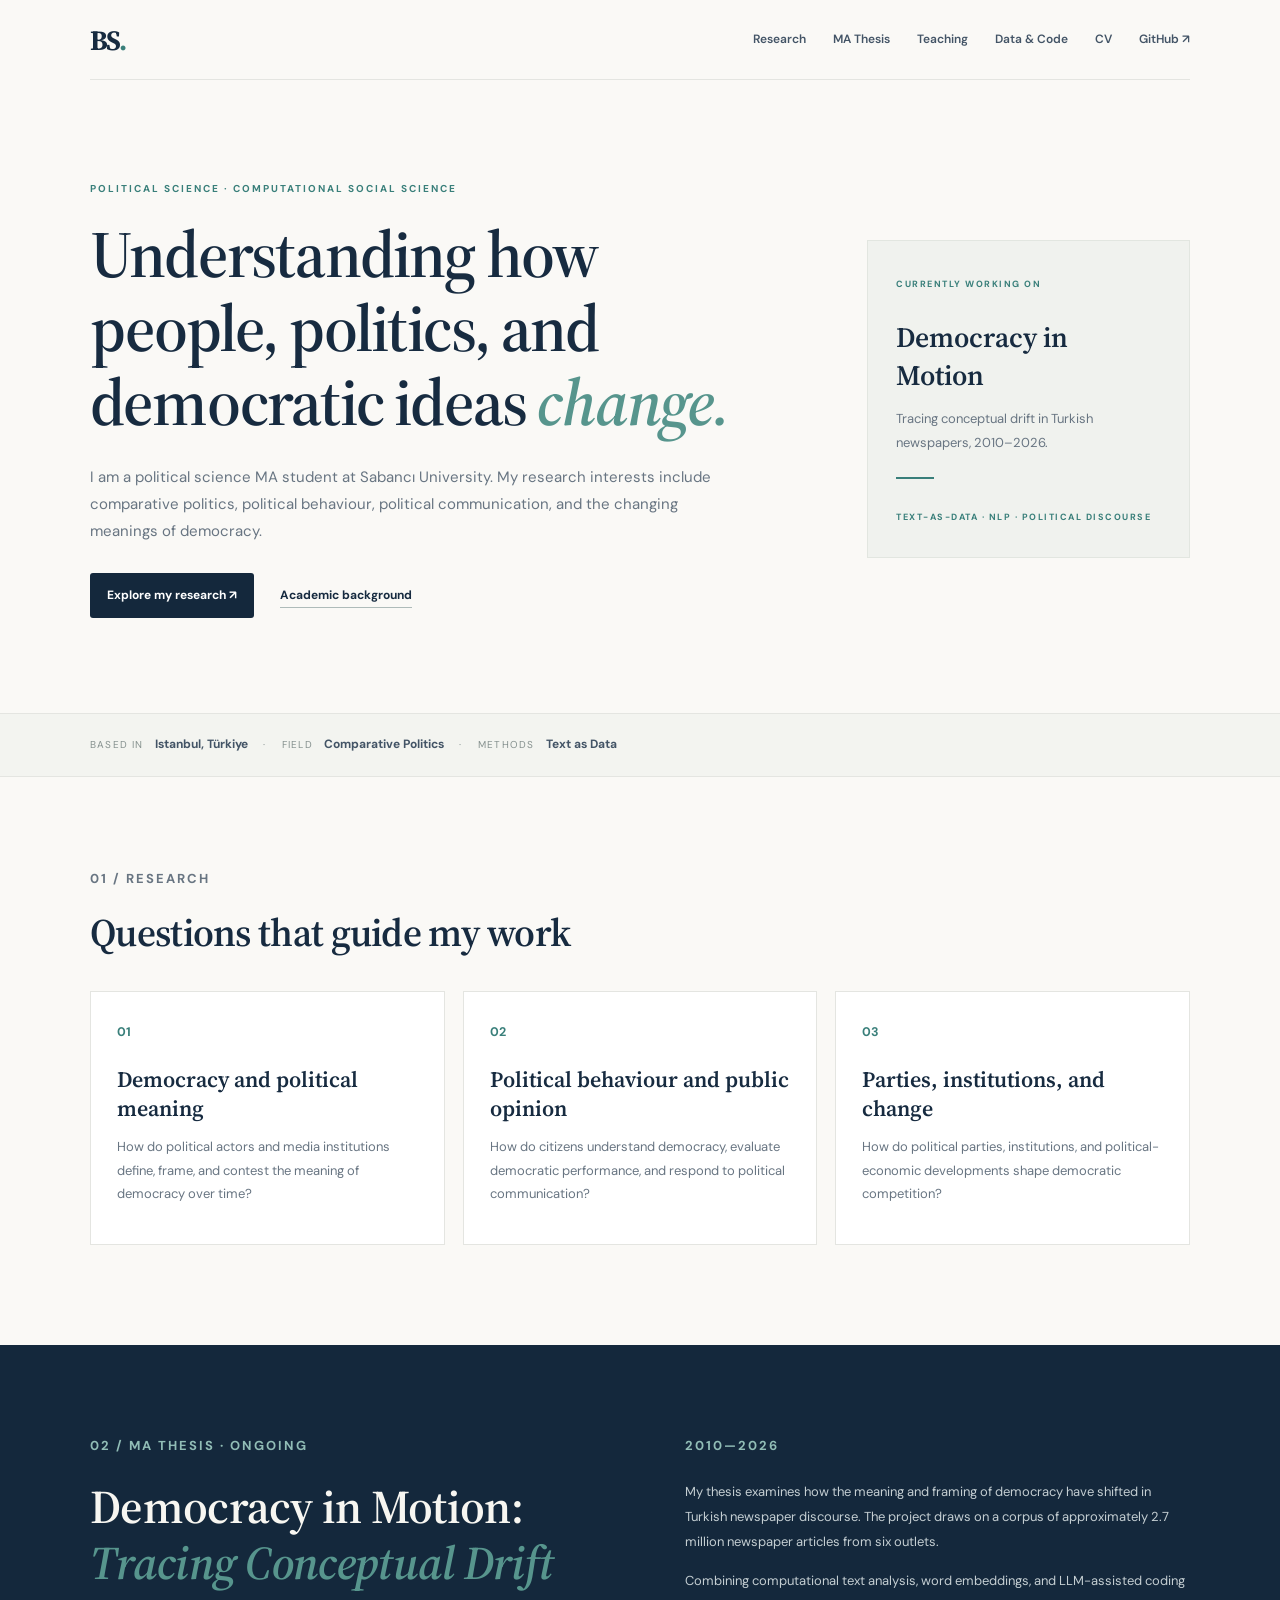
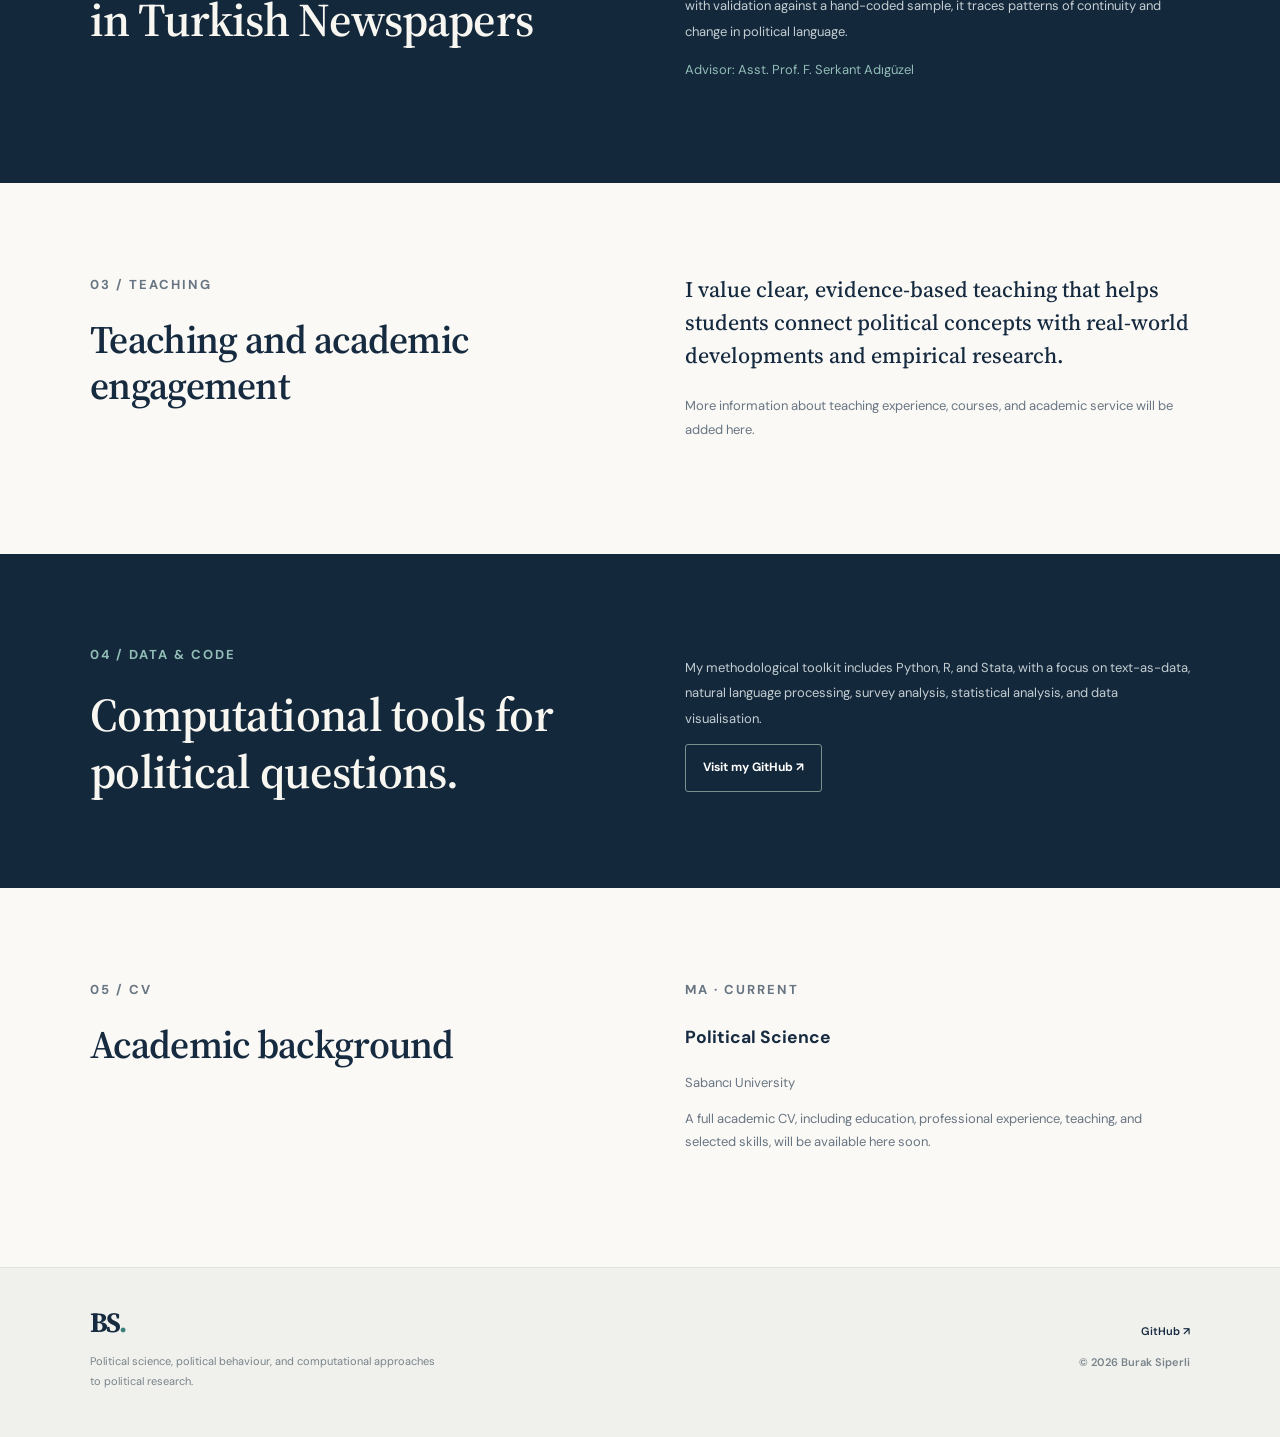
==== index.html @ af7b8aef "index.html" ====
<!DOCTYPE html>
<html lang="en">
<head>
<meta charset="UTF-8">
<meta name="viewport" content="width=device-width, initial-scale=1">
<title>Burak Siperli | Political Science</title>
<meta name="description" content="Burak Siperli — Political Science, comparative politics and computational social science.">
<link rel="preconnect" href="https://fonts.googleapis.com">
<link href="https://fonts.googleapis.com/css2?family=DM+Sans:wght@400;500;600;700&family=Source+Serif+4:opsz,wght@8..60,500;8..60,600;8..60,700&display=swap" rel="stylesheet">
<style>
:root{--ink:#172b40;--teal:#397f7a;--paper:#faf9f6;--line:#e4e5e1;--navy:#14283c;--serif:"Source Serif 4",Georgia,serif;--sans:"DM Sans",Arial,sans-serif}
*{box-sizing:border-box}html{scroll-behavior:smooth}body{margin:0;background:var(--paper);color:var(--ink);font:15px/1.8 var(--sans)}a{color:inherit;text-decoration:none}.wrap{width:min(1100px,calc(100% - 48px));margin:auto}
header{height:80px;width:min(1200px,calc(100% - 48px));margin:auto;border-bottom:1px solid var(--line);display:flex;align-items:center;justify-content:space-between}
.logo{font:700 28px var(--serif);letter-spacing:-2px} .logo span{color:var(--teal)}
nav{display:flex;gap:27px;font-size:12px;font-weight:600;color:#435466}nav a:hover{color:var(--teal)}
.hero{display:grid;grid-template-columns:1.5fr .7fr;gap:85px;padding-top:100px;padding-bottom:95px;align-items:center}
.eyebrow{font-size:10px;letter-spacing:2px;font-weight:700;color:var(--teal);margin:0 0 20px}
h1{font:600 clamp(42px,5.2vw,66px)/1.12 var(--serif);letter-spacing:-1.8px;margin:0}h1 em,h2 em{color:#57958d}
.intro{color:#687582;max-width:650px;margin:24px 0 28px}
.button{display:inline-block;background:var(--navy);color:white;padding:12px 17px;border-radius:3px;font-size:12px;font-weight:700}
.plain{font-size:12px;font-weight:700;border-bottom:1px solid #aebbb9;margin-left:22px;padding-bottom:4px}
.note{background:#f0f2ee;border:1px solid #e2e6e0;padding:28px}.note small{font-size:9px;letter-spacing:1.5px;color:var(--teal);font-weight:700}.note h2{font:600 28px var(--serif);margin:22px 0 6px}.note p{font-size:13px;color:#687582}.note hr{border:0;border-top:2px solid var(--teal);width:38px;margin:23px 0}
.ticker{background:#f3f4f0;border-block:1px solid var(--line);padding:20px 0;font-size:10px;letter-spacing:1.2px;color:#85908e}.ticker b{color:#435466;letter-spacing:0;font-size:12px}
.section{padding-top:90px;padding-bottom:100px}.section h2,.split h2{font:600 39px/1.2 var(--serif);letter-spacing:-.7px;margin:0 0 34px}
.cards{display:grid;grid-template-columns:repeat(3,1fr);gap:18px}.cards article{background:white;border:1px solid var(--line);padding:26px;min-height:230px}.cards small{color:var(--teal);font-weight:700}.cards h3{font:600 22px/1.3 var(--serif);margin:20px 0 10px}.cards p,.section p{font-size:13px;color:#687582}
.dark{background:var(--navy);color:#f7f6f1;padding:88px 0}.split{display:grid;grid-template-columns:1fr 1fr;gap:90px;align-items:start}
.dark h2{font:600 clamp(34px,4vw,47px)/1.2 var(--serif);margin:0}.dark p{font-size:13px;line-height:1.95;color:#c4ced2}.pale{color:#91bdb6!important}.large{font:500 22px/1.5 var(--serif)!important;color:var(--ink)!important;margin-top:0}
.outline{border:1px solid #78918f;background:transparent}
footer{background:#f0f1ed;border-top:1px solid var(--line)}.foot{display:flex;justify-content:space-between;align-items:center;padding-top:35px;padding-bottom:35px}footer p{font-size:11px;color:#78838a}footer .foot>div:first-child p{max-width:350px}footer .foot>div:last-child{text-align:right;font-size:11px;font-weight:600}
@media(max-width:740px){header{height:auto;min-height:68px;align-items:flex-start;padding:18px 0;gap:15px;flex-direction:column}nav{flex-wrap:wrap;gap:12px 20px}.hero{grid-template-columns:1fr;gap:28px;padding-top:65px;padding-bottom:65px}.hero h1{font-size:44px}.cards{grid-template-columns:1fr}.section{padding:65px 0}.section h2,.split h2{font-size:33px}.split{grid-template-columns:1fr;gap:24px}.dark{padding:65px 0}.foot{align-items:flex-start;flex-direction:column;gap:15px}footer .foot>div:last-child{text-align:left}}
</style>
</head>
<body>
<header class="wrap">
<a class="logo" href="#">BS<span>.</span></a>
<nav>
<a href="#research">Research</a><a href="#thesis">MA Thesis</a><a href="#teaching">Teaching</a><a href="#data">Data &amp; Code</a><a href="#cv">CV</a><a href="https://github.com/siperliburak">GitHub ↗</a>
</nav>
</header>
<main>
<section class="hero wrap">
<div>
<p class="eyebrow">POLITICAL SCIENCE · COMPUTATIONAL SOCIAL SCIENCE</p>
<h1>Understanding how people, politics, and democratic ideas <em>change.</em></h1>
<p class="intro">I am a political science MA student at Sabancı University. My research interests include comparative politics, political behaviour, political communication, and the changing meanings of democracy.</p>
<a class="button" href="#research">Explore my research ↗</a>
<a class="plain" href="#cv">Academic background</a>
</div>
<aside class="note">
<small>CURRENTLY WORKING ON</small>
<h2>Democracy in Motion</h2>
<p>Tracing conceptual drift in Turkish newspapers, 2010–2026.</p>
<hr>
<small>TEXT-AS-DATA · NLP · POLITICAL DISCOURSE</small>
</aside>
</section>
<div class="ticker"><div class="wrap">BASED IN　<b>Istanbul, Türkiye</b>　 ·　 FIELD　<b>Comparative Politics</b>　 ·　 METHODS　<b>Text as Data</b></div></div>
<section class="section wrap" id="research">
<p class="eyebrow">01 / RESEARCH</p><h2>Questions that guide my work</h2>
<div class="cards">
<article><small>01</small><h3>Democracy and political meaning</h3><p>How do political actors and media institutions define, frame, and contest the meaning of democracy over time?</p></article>
<article><small>02</small><h3>Political behaviour and public opinion</h3><p>How do citizens understand democracy, evaluate democratic performance, and respond to political communication?</p></article>
<article><small>03</small><h3>Parties, institutions, and change</h3><p>How do political parties, institutions, and political-economic developments shape democratic competition?</p></article>
</div>
</section>
<section class="dark" id="thesis"><div class="wrap split">
<div><p class="eyebrow pale">02 / MA THESIS · ONGOING</p><h2>Democracy in Motion:<br><em>Tracing Conceptual Drift</em><br>in Turkish Newspapers</h2></div>
<div><p class="eyebrow pale">2010—2026</p>
<p>My thesis examines how the meaning and framing of democracy have shifted in Turkish newspaper discourse. The project draws on a corpus of approximately 2.7 million newspaper articles from six outlets.</p>
<p>Combining computational text analysis, word embeddings, and LLM-assisted coding with validation against a hand-coded sample, it traces patterns of continuity and change in political language.</p>
<p class="pale">Advisor: Asst. Prof. F. Serkant Adıgüzel</p></div>
</div></section>
<section class="section wrap split" id="teaching">
<div><p class="eyebrow">03 / TEACHING</p><h2>Teaching and academic engagement</h2></div>
<div><p class="large">I value clear, evidence-based teaching that helps students connect political concepts with real-world developments and empirical research.</p><p>More information about teaching experience, courses, and academic service will be added here.</p></div>
</section>
<section class="dark" id="data"><div class="wrap split">
<div><p class="eyebrow pale">04 / DATA &amp; CODE</p><h2>Computational tools for political questions.</h2></div>
<div><p>My methodological toolkit includes Python, R, and Stata, with a focus on text-as-data, natural language processing, survey analysis, statistical analysis, and data visualisation.</p><a class="button outline" href="https://github.com/siperliburak">Visit my GitHub ↗</a></div>
</div></section>
<section class="section wrap split" id="cv">
<div><p class="eyebrow">05 / CV</p><h2>Academic background</h2></div>
<div><p class="eyebrow">MA · CURRENT</p><h3>Political Science</h3><p>Sabancı University</p><p>A full academic CV, including education, professional experience, teaching, and selected skills, will be available here soon.</p></div>
</section>
</main>
<footer><div class="wrap foot"><div><a class="logo" href="#">BS<span>.</span></a><p>Political science, political behaviour, and computational approaches to political research.</p></div><div><a href="https://github.com/siperliburak">GitHub ↗</a><p>© <span id="year"></span> Burak Siperli</p></div></div></footer>
<script>document.getElementById("year").textContent=new Date().getFullYear();</script>
</body>
</html>
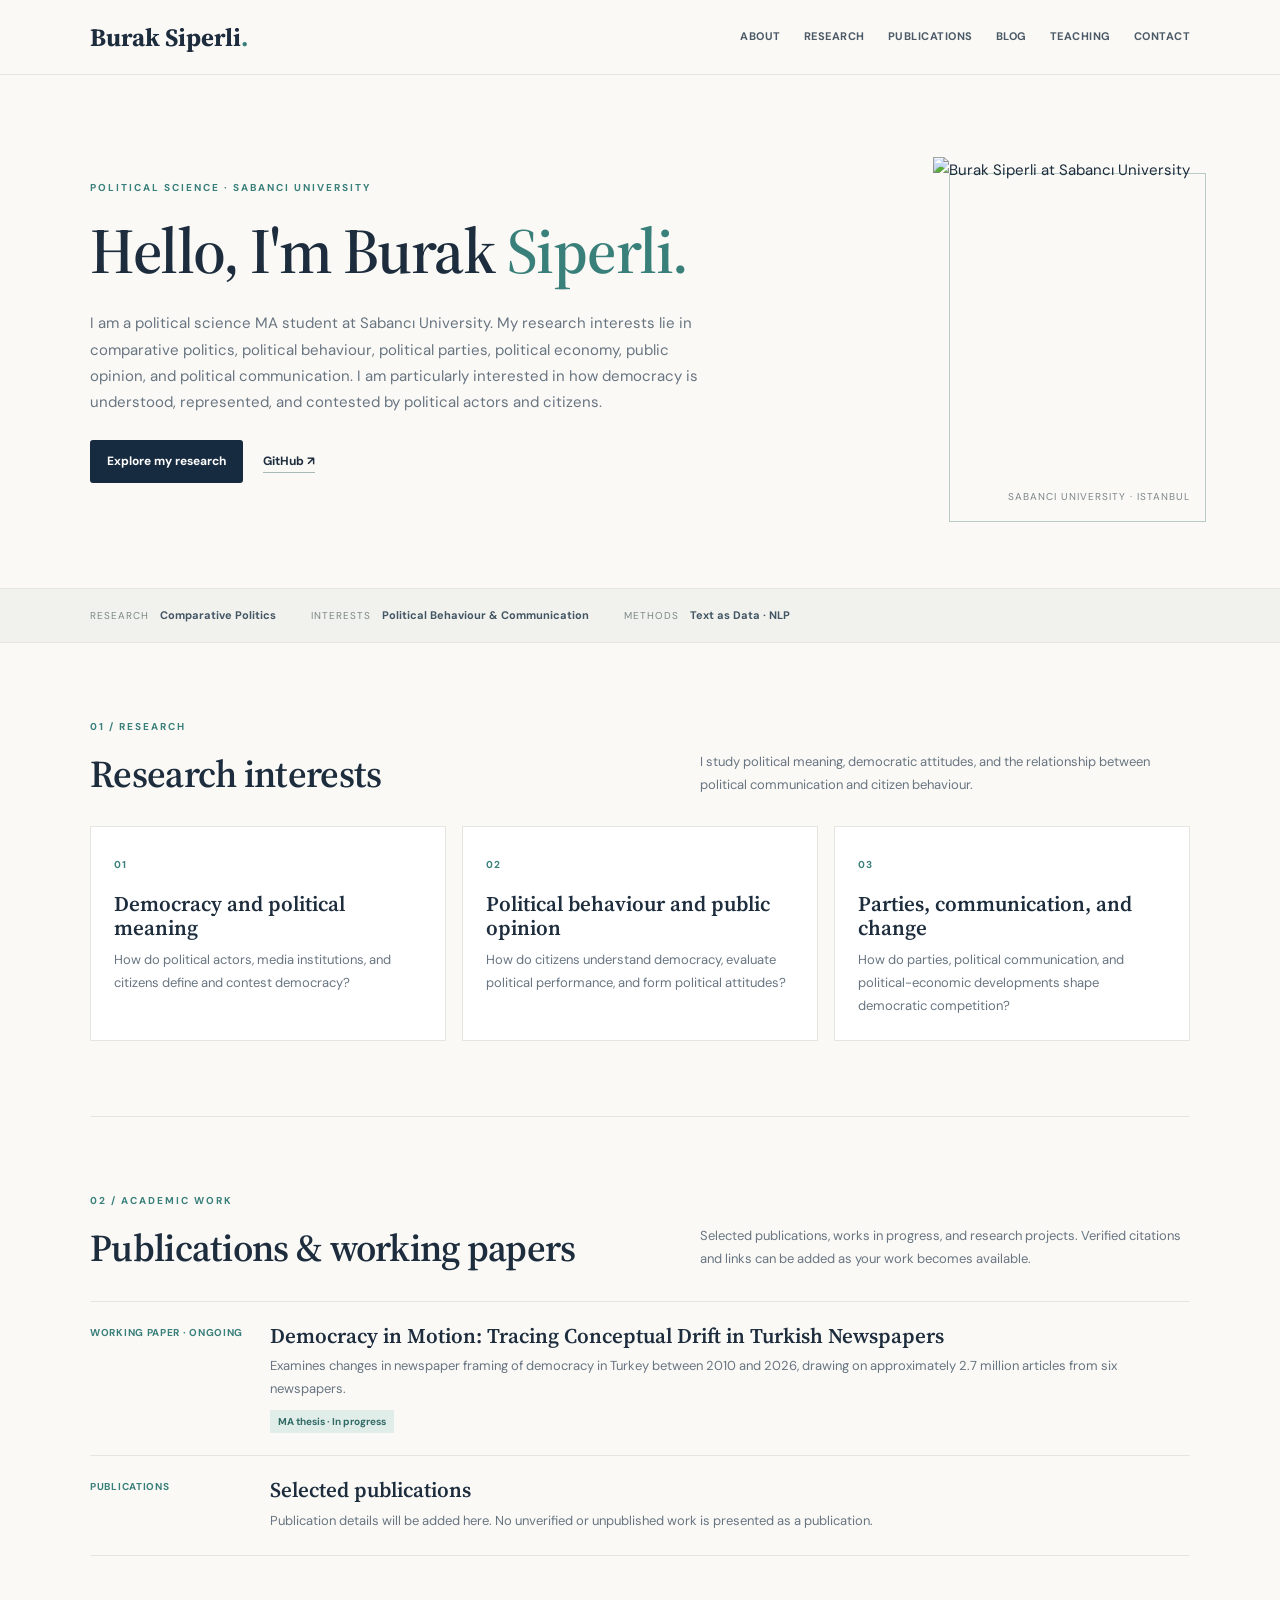
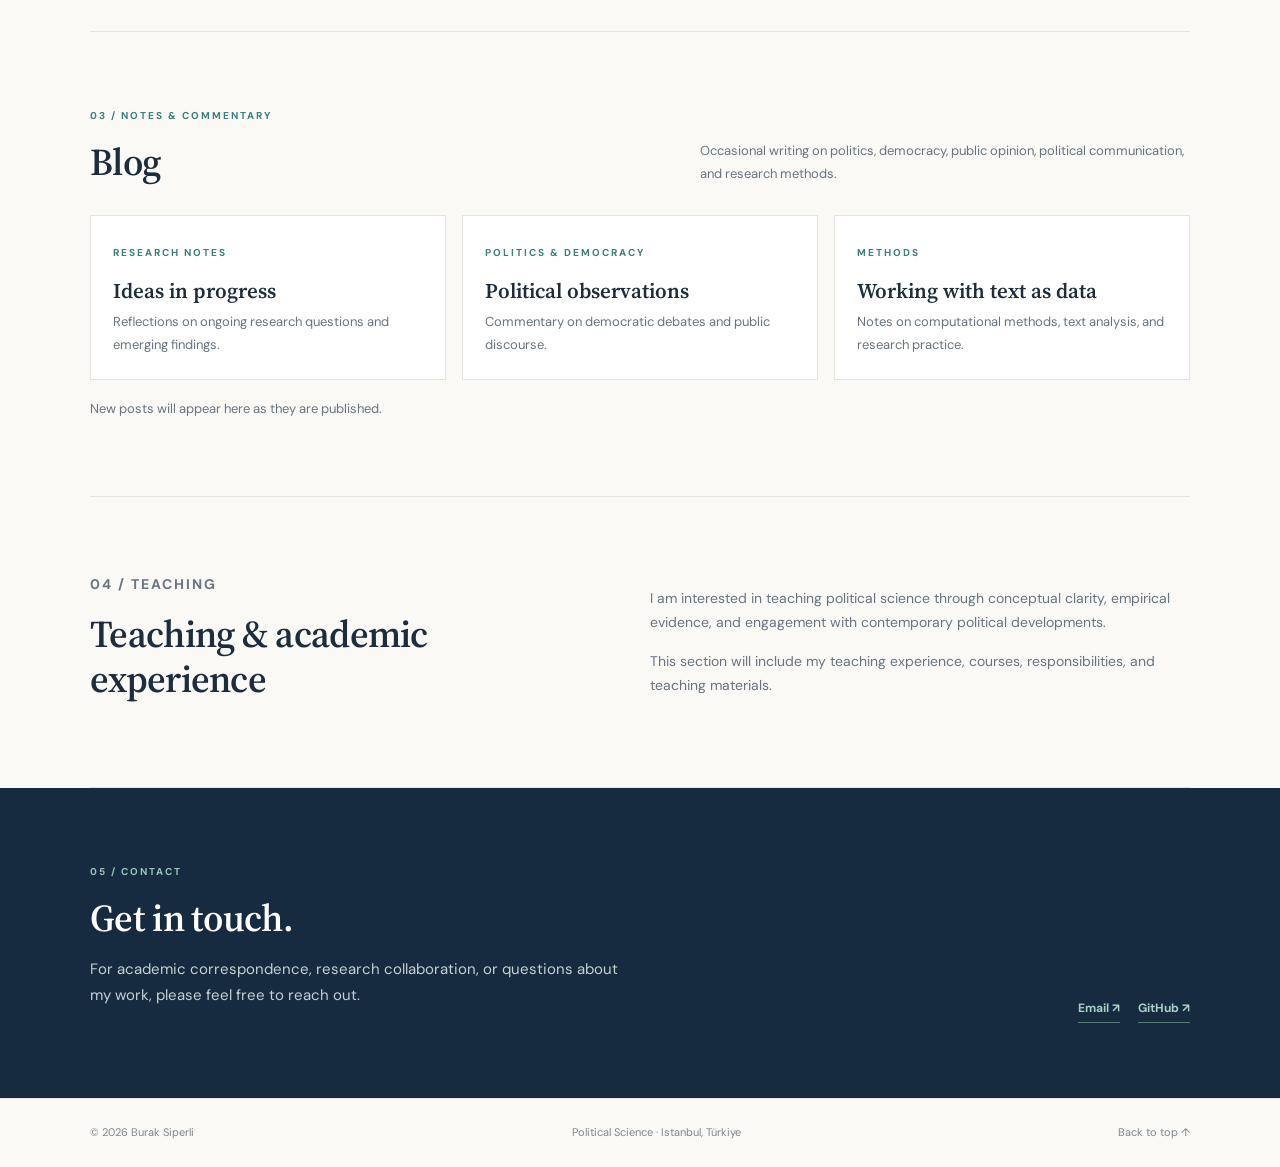
==== commit db66bb37: "Add files via upload" ====
--- a/index.html
+++ b/index.html
@@ -1,90 +1,39 @@
-
-<!DOCTYPE html>
-<html lang="en">
-<head>
-<meta charset="UTF-8">
-<meta name="viewport" content="width=device-width, initial-scale=1">
+<!doctype html>
+<html lang="en"><head>
+<meta charset="utf-8"><meta name="viewport" content="width=device-width,initial-scale=1">
+<meta name="description" content="Burak Siperli — Political Science, comparative politics and political behaviour.">
 <title>Burak Siperli | Political Science</title>
-<meta name="description" content="Burak Siperli — Political Science, comparative politics and computational social science.">
-<link rel="preconnect" href="https://fonts.googleapis.com">
+<link rel="preconnect" href="https://fonts.googleapis.com"><link rel="preconnect" href="https://fonts.gstatic.com" crossorigin>
 <link href="https://fonts.googleapis.com/css2?family=DM+Sans:wght@400;500;600;700&family=Source+Serif+4:opsz,wght@8..60,500;8..60,600;8..60,700&display=swap" rel="stylesheet">
 <style>
-:root{--ink:#172b40;--teal:#397f7a;--paper:#faf9f6;--line:#e4e5e1;--navy:#14283c;--serif:"Source Serif 4",Georgia,serif;--sans:"DM Sans",Arial,sans-serif}
-*{box-sizing:border-box}html{scroll-behavior:smooth}body{margin:0;background:var(--paper);color:var(--ink);font:15px/1.8 var(--sans)}a{color:inherit;text-decoration:none}.wrap{width:min(1100px,calc(100% - 48px));margin:auto}
-header{height:80px;width:min(1200px,calc(100% - 48px));margin:auto;border-bottom:1px solid var(--line);display:flex;align-items:center;justify-content:space-between}
-.logo{font:700 28px var(--serif);letter-spacing:-2px} .logo span{color:var(--teal)}
-nav{display:flex;gap:27px;font-size:12px;font-weight:600;color:#435466}nav a:hover{color:var(--teal)}
-.hero{display:grid;grid-template-columns:1.5fr .7fr;gap:85px;padding-top:100px;padding-bottom:95px;align-items:center}
-.eyebrow{font-size:10px;letter-spacing:2px;font-weight:700;color:var(--teal);margin:0 0 20px}
-h1{font:600 clamp(42px,5.2vw,66px)/1.12 var(--serif);letter-spacing:-1.8px;margin:0}h1 em,h2 em{color:#57958d}
-.intro{color:#687582;max-width:650px;margin:24px 0 28px}
-.button{display:inline-block;background:var(--navy);color:white;padding:12px 17px;border-radius:3px;font-size:12px;font-weight:700}
-.plain{font-size:12px;font-weight:700;border-bottom:1px solid #aebbb9;margin-left:22px;padding-bottom:4px}
-.note{background:#f0f2ee;border:1px solid #e2e6e0;padding:28px}.note small{font-size:9px;letter-spacing:1.5px;color:var(--teal);font-weight:700}.note h2{font:600 28px var(--serif);margin:22px 0 6px}.note p{font-size:13px;color:#687582}.note hr{border:0;border-top:2px solid var(--teal);width:38px;margin:23px 0}
-.ticker{background:#f3f4f0;border-block:1px solid var(--line);padding:20px 0;font-size:10px;letter-spacing:1.2px;color:#85908e}.ticker b{color:#435466;letter-spacing:0;font-size:12px}
-.section{padding-top:90px;padding-bottom:100px}.section h2,.split h2{font:600 39px/1.2 var(--serif);letter-spacing:-.7px;margin:0 0 34px}
-.cards{display:grid;grid-template-columns:repeat(3,1fr);gap:18px}.cards article{background:white;border:1px solid var(--line);padding:26px;min-height:230px}.cards small{color:var(--teal);font-weight:700}.cards h3{font:600 22px/1.3 var(--serif);margin:20px 0 10px}.cards p,.section p{font-size:13px;color:#687582}
-.dark{background:var(--navy);color:#f7f6f1;padding:88px 0}.split{display:grid;grid-template-columns:1fr 1fr;gap:90px;align-items:start}
-.dark h2{font:600 clamp(34px,4vw,47px)/1.2 var(--serif);margin:0}.dark p{font-size:13px;line-height:1.95;color:#c4ced2}.pale{color:#91bdb6!important}.large{font:500 22px/1.5 var(--serif)!important;color:var(--ink)!important;margin-top:0}
-.outline{border:1px solid #78918f;background:transparent}
-footer{background:#f0f1ed;border-top:1px solid var(--line)}.foot{display:flex;justify-content:space-between;align-items:center;padding-top:35px;padding-bottom:35px}footer p{font-size:11px;color:#78838a}footer .foot>div:first-child p{max-width:350px}footer .foot>div:last-child{text-align:right;font-size:11px;font-weight:600}
-@media(max-width:740px){header{height:auto;min-height:68px;align-items:flex-start;padding:18px 0;gap:15px;flex-direction:column}nav{flex-wrap:wrap;gap:12px 20px}.hero{grid-template-columns:1fr;gap:28px;padding-top:65px;padding-bottom:65px}.hero h1{font-size:44px}.cards{grid-template-columns:1fr}.section{padding:65px 0}.section h2,.split h2{font-size:33px}.split{grid-template-columns:1fr;gap:24px}.dark{padding:65px 0}.foot{align-items:flex-start;flex-direction:column;gap:15px}footer .foot>div:last-child{text-align:left}}
-</style>
-</head>
-<body>
-<header class="wrap">
-<a class="logo" href="#">BS<span>.</span></a>
-<nav>
-<a href="#research">Research</a><a href="#thesis">MA Thesis</a><a href="#teaching">Teaching</a><a href="#data">Data &amp; Code</a><a href="#cv">CV</a><a href="https://github.com/siperliburak">GitHub ↗</a>
-</nav>
-</header>
-<main>
-<section class="hero wrap">
-<div>
-<p class="eyebrow">POLITICAL SCIENCE · COMPUTATIONAL SOCIAL SCIENCE</p>
-<h1>Understanding how people, politics, and democratic ideas <em>change.</em></h1>
-<p class="intro">I am a political science MA student at Sabancı University. My research interests include comparative politics, political behaviour, political communication, and the changing meanings of democracy.</p>
-<a class="button" href="#research">Explore my research ↗</a>
-<a class="plain" href="#cv">Academic background</a>
-</div>
-<aside class="note">
-<small>CURRENTLY WORKING ON</small>
-<h2>Democracy in Motion</h2>
-<p>Tracing conceptual drift in Turkish newspapers, 2010–2026.</p>
-<hr>
-<small>TEXT-AS-DATA · NLP · POLITICAL DISCOURSE</small>
-</aside>
-</section>
-<div class="ticker"><div class="wrap">BASED IN　<b>Istanbul, Türkiye</b>　 ·　 FIELD　<b>Comparative Politics</b>　 ·　 METHODS　<b>Text as Data</b></div></div>
-<section class="section wrap" id="research">
-<p class="eyebrow">01 / RESEARCH</p><h2>Questions that guide my work</h2>
-<div class="cards">
-<article><small>01</small><h3>Democracy and political meaning</h3><p>How do political actors and media institutions define, frame, and contest the meaning of democracy over time?</p></article>
-<article><small>02</small><h3>Political behaviour and public opinion</h3><p>How do citizens understand democracy, evaluate democratic performance, and respond to political communication?</p></article>
-<article><small>03</small><h3>Parties, institutions, and change</h3><p>How do political parties, institutions, and political-economic developments shape democratic competition?</p></article>
-</div>
-</section>
-<section class="dark" id="thesis"><div class="wrap split">
-<div><p class="eyebrow pale">02 / MA THESIS · ONGOING</p><h2>Democracy in Motion:<br><em>Tracing Conceptual Drift</em><br>in Turkish Newspapers</h2></div>
-<div><p class="eyebrow pale">2010—2026</p>
-<p>My thesis examines how the meaning and framing of democracy have shifted in Turkish newspaper discourse. The project draws on a corpus of approximately 2.7 million newspaper articles from six outlets.</p>
-<p>Combining computational text analysis, word embeddings, and LLM-assisted coding with validation against a hand-coded sample, it traces patterns of continuity and change in political language.</p>
-<p class="pale">Advisor: Asst. Prof. F. Serkant Adıgüzel</p></div>
-</div></section>
-<section class="section wrap split" id="teaching">
-<div><p class="eyebrow">03 / TEACHING</p><h2>Teaching and academic engagement</h2></div>
-<div><p class="large">I value clear, evidence-based teaching that helps students connect political concepts with real-world developments and empirical research.</p><p>More information about teaching experience, courses, and academic service will be added here.</p></div>
-</section>
-<section class="dark" id="data"><div class="wrap split">
-<div><p class="eyebrow pale">04 / DATA &amp; CODE</p><h2>Computational tools for political questions.</h2></div>
-<div><p>My methodological toolkit includes Python, R, and Stata, with a focus on text-as-data, natural language processing, survey analysis, statistical analysis, and data visualisation.</p><a class="button outline" href="https://github.com/siperliburak">Visit my GitHub ↗</a></div>
-</div></section>
-<section class="section wrap split" id="cv">
-<div><p class="eyebrow">05 / CV</p><h2>Academic background</h2></div>
-<div><p class="eyebrow">MA · CURRENT</p><h3>Political Science</h3><p>Sabancı University</p><p>A full academic CV, including education, professional experience, teaching, and selected skills, will be available here soon.</p></div>
-</section>
-</main>
-<footer><div class="wrap foot"><div><a class="logo" href="#">BS<span>.</span></a><p>Political science, political behaviour, and computational approaches to political research.</p></div><div><a href="https://github.com/siperliburak">GitHub ↗</a><p>© <span id="year"></span> Burak Siperli</p></div></div></footer>
-<script>document.getElementById("year").textContent=new Date().getFullYear();</script>
-</body>
-</html>
+:root{--paper:#faf9f6;--ink:#1d2d3d;--muted:#687581;--teal:#397f7a;--line:#e5e5df;--navy:#172b40;--serif:"Source Serif 4",Georgia,serif;--sans:"DM Sans",Arial,sans-serif}
+*{box-sizing:border-box}html{scroll-behavior:smooth;scroll-padding-top:90px}body{margin:0;background:var(--paper);color:var(--ink);font:15px/1.75 var(--sans)}a{color:inherit;text-decoration:none}a:hover{color:var(--teal)}.wrap{width:min(1100px,calc(100% - 48px));margin:auto}
+header{position:sticky;top:0;z-index:5;background:rgba(250,249,246,.96);border-bottom:1px solid var(--line)}.nav{height:74px;display:flex;align-items:center;justify-content:space-between}.brand{font:700 25px var(--serif)}.brand span{color:var(--teal)}nav{display:flex;gap:23px;font-size:11px;font-weight:700;letter-spacing:.5px;color:#4b5a66}
+.hero{display:grid;grid-template-columns:1.15fr .75fr;gap:85px;align-items:center;padding:82px 0}.eyebrow{font-size:10px;letter-spacing:2px;font-weight:700;color:var(--teal);margin:0 0 16px}h1,h2,h3{font-family:var(--serif);font-weight:600;line-height:1.18}h1{font-size:clamp(43px,5vw,64px);letter-spacing:-1.5px;margin:0}h1 em{font-style:normal;color:var(--teal)}.intro{color:var(--muted);font-size:15px;margin:22px 0 25px;max-width:640px}.btn{display:inline-block;background:var(--navy);color:white!important;padding:11px 17px;border-radius:3px;font-size:12px;font-weight:700}.under{font-size:12px;font-weight:700;margin-left:20px;border-bottom:1px solid #aab8b5;padding-bottom:3px}
+.photo{position:relative;max-width:380px;justify-self:end}.photo:after{content:"";position:absolute;inset:16px -16px -16px 16px;border:1px solid #b8ccc5;z-index:0}.photo img{position:relative;z-index:1;display:block;width:100%;aspect-ratio:4/5;object-fit:cover;object-position:center 34%}.photo small{display:block;position:relative;z-index:1;text-align:right;color:#7b8587;font-size:10px;letter-spacing:1px;margin-top:10px}
+.strip{background:#f1f2ee;border-block:1px solid var(--line);padding:17px 0;color:#7c8784;font-size:10px;letter-spacing:1px}.strip b{color:#435563;font-size:11px;letter-spacing:0;margin-right:20px}
+section.content{padding:75px 0;border-bottom:1px solid var(--line)}.head{display:flex;justify-content:space-between;gap:30px;align-items:end;margin-bottom:30px}h2{font-size:38px;letter-spacing:-.7px;margin:0}.desc{max-width:490px;color:var(--muted);font-size:13px;margin:0}
+.cards{display:grid;grid-template-columns:repeat(3,1fr);gap:16px}.card{background:white;border:1px solid var(--line);padding:23px}.card small{color:var(--teal);font-weight:700;font-size:10px;letter-spacing:1px}.card h3{font-size:21px;margin:15px 0 8px}.card p,.entry p{font-size:13px;color:var(--muted);margin:0}
+.entries{border-top:1px solid var(--line)}.entry{display:grid;grid-template-columns:155px 1fr;gap:25px;padding:22px 0;border-bottom:1px solid var(--line)}.meta{font-size:10px;color:var(--teal);font-weight:700;letter-spacing:.7px}.entry h3{font-size:21px;margin:0 0 7px}.tag{display:inline-block;background:#e1ede9;color:#326b66;font-size:10px;font-weight:700;padding:3px 8px;margin-top:9px}
+.blog{display:grid;grid-template-columns:repeat(3,1fr);gap:16px}.blog article{background:white;border:1px solid var(--line);padding:22px}.blog h3{font-size:21px;margin:14px 0 8px}.blog p{font-size:13px;color:var(--muted);margin:0}.teaching{display:grid;grid-template-columns:1fr 1.1fr;gap:70px}.teaching p{font-size:14px;color:var(--muted)}
+.dark{background:var(--navy);color:white;border:0}.dark .eyebrow{color:#9bc4bb}.dark .desc,.dark p{color:#c5d0d1}.contact{display:flex;justify-content:space-between;gap:35px;align-items:end}.contact p{max-width:550px}.contact-links{display:flex;gap:18px;flex-wrap:wrap}.contact-links a{color:#a8d0c6;font-size:12px;font-weight:700;border-bottom:1px solid #587a79;padding-bottom:3px}
+footer{padding:24px 0;color:#7d888b;font-size:11px}.foot{display:flex;justify-content:space-between;flex-wrap:wrap;gap:15px}
+@media(max-width:740px){.nav{height:auto;padding:17px 0;align-items:flex-start;gap:12px;flex-direction:column}nav{flex-wrap:wrap;gap:12px 17px}.hero{grid-template-columns:1fr;gap:35px;padding:58px 0}.photo{justify-self:start;width:min(80%,360px);margin-left:12px}section.content{padding:58px 0}.head{display:block}.desc{margin-top:14px}h2{font-size:33px}.cards,.blog{grid-template-columns:1fr}.entry{grid-template-columns:1fr;gap:7px}.teaching{grid-template-columns:1fr;gap:15px}.contact{display:block}.contact-links{margin-top:22px}}
+</style></head><body>
+<header><div class="wrap nav"><a class="brand" href="#top">Burak Siperli<span>.</span></a><nav><a href="#about">ABOUT</a><a href="#research">RESEARCH</a><a href="#publications">PUBLICATIONS</a><a href="#blog">BLOG</a><a href="#teaching">TEACHING</a><a href="#contact">CONTACT</a></nav></div></header>
+<main id="top">
+<section class="wrap hero" id="about"><div><p class="eyebrow">POLITICAL SCIENCE · SABANCI UNIVERSITY</p><h1>Hello, I'm Burak <em>Siperli.</em></h1>
+<p class="intro">I am a political science MA student at Sabancı University. My research interests lie in comparative politics, political behaviour, political parties, political economy, public opinion, and political communication. I am particularly interested in how democracy is understood, represented, and contested by political actors and citizens.</p>
+<a class="btn" href="#research">Explore my research</a><a class="under" href="https://github.com/siperliburak" target="_blank" rel="noopener">GitHub ↗</a></div>
+<div class="photo"><img src="assets/burak-siperli.jpg" alt="Burak Siperli at Sabancı University"><small>SABANCI UNIVERSITY · ISTANBUL</small></div></section>
+<div class="strip"><div class="wrap">RESEARCH　<b>Comparative Politics</b>　 INTERESTS　<b>Political Behaviour & Communication</b>　 METHODS　<b>Text as Data · NLP</b></div></div>
+<section class="content wrap" id="research"><div class="head"><div><p class="eyebrow">01 / RESEARCH</p><h2>Research interests</h2></div><p class="desc">I study political meaning, democratic attitudes, and the relationship between political communication and citizen behaviour.</p></div>
+<div class="cards"><article class="card"><small>01</small><h3>Democracy and political meaning</h3><p>How do political actors, media institutions, and citizens define and contest democracy?</p></article><article class="card"><small>02</small><h3>Political behaviour and public opinion</h3><p>How do citizens understand democracy, evaluate political performance, and form political attitudes?</p></article><article class="card"><small>03</small><h3>Parties, communication, and change</h3><p>How do parties, political communication, and political-economic developments shape democratic competition?</p></article></div></section>
+<section class="content wrap" id="publications"><div class="head"><div><p class="eyebrow">02 / ACADEMIC WORK</p><h2>Publications & working papers</h2></div><p class="desc">Selected publications, works in progress, and research projects. Verified citations and links can be added as your work becomes available.</p></div>
+<div class="entries"><article class="entry"><div class="meta">WORKING PAPER · ONGOING</div><div><h3>Democracy in Motion: Tracing Conceptual Drift in Turkish Newspapers</h3><p>Examines changes in newspaper framing of democracy in Turkey between 2010 and 2026, drawing on approximately 2.7 million articles from six newspapers.</p><span class="tag">MA thesis · In progress</span></div></article><article class="entry"><div class="meta">PUBLICATIONS</div><div><h3>Selected publications</h3><p>Publication details will be added here. No unverified or unpublished work is presented as a publication.</p></div></article></div></section>
+<section class="content wrap" id="blog"><div class="head"><div><p class="eyebrow">03 / NOTES & COMMENTARY</p><h2>Blog</h2></div><p class="desc">Occasional writing on politics, democracy, public opinion, political communication, and research methods.</p></div>
+<div class="blog"><article><small class="eyebrow">RESEARCH NOTES</small><h3>Ideas in progress</h3><p>Reflections on ongoing research questions and emerging findings.</p></article><article><small class="eyebrow">POLITICS & DEMOCRACY</small><h3>Political observations</h3><p>Commentary on democratic debates and public discourse.</p></article><article><small class="eyebrow">METHODS</small><h3>Working with text as data</h3><p>Notes on computational methods, text analysis, and research practice.</p></article></div><p class="desc" style="margin-top:18px">New posts will appear here as they are published.</p></section>
+<section class="content wrap" id="teaching"><div class="teaching"><div><p class="eyebrow">04 / TEACHING</p><h2>Teaching & academic experience</h2></div><div><p>I am interested in teaching political science through conceptual clarity, empirical evidence, and engagement with contemporary political developments.</p><p>This section will include my teaching experience, courses, responsibilities, and teaching materials.</p></div></div></section>
+<section class="content dark" id="contact"><div class="wrap contact"><div><p class="eyebrow">05 / CONTACT</p><h2>Get in touch.</h2><p>For academic correspondence, research collaboration, or questions about my work, please feel free to reach out.</p></div><div class="contact-links"><a href="mailto:siperliburak@gmail.com">Email ↗</a><a href="https://github.com/siperliburak" target="_blank" rel="noopener">GitHub ↗</a></div></div></section>
+</main><footer><div class="wrap foot"><span>© <span id="year"></span> Burak Siperli</span><span>Political Science · Istanbul, Türkiye</span><a href="#top">Back to top ↑</a></div></footer>
+<script>document.getElementById('year').textContent=new Date().getFullYear();</script></body></html>
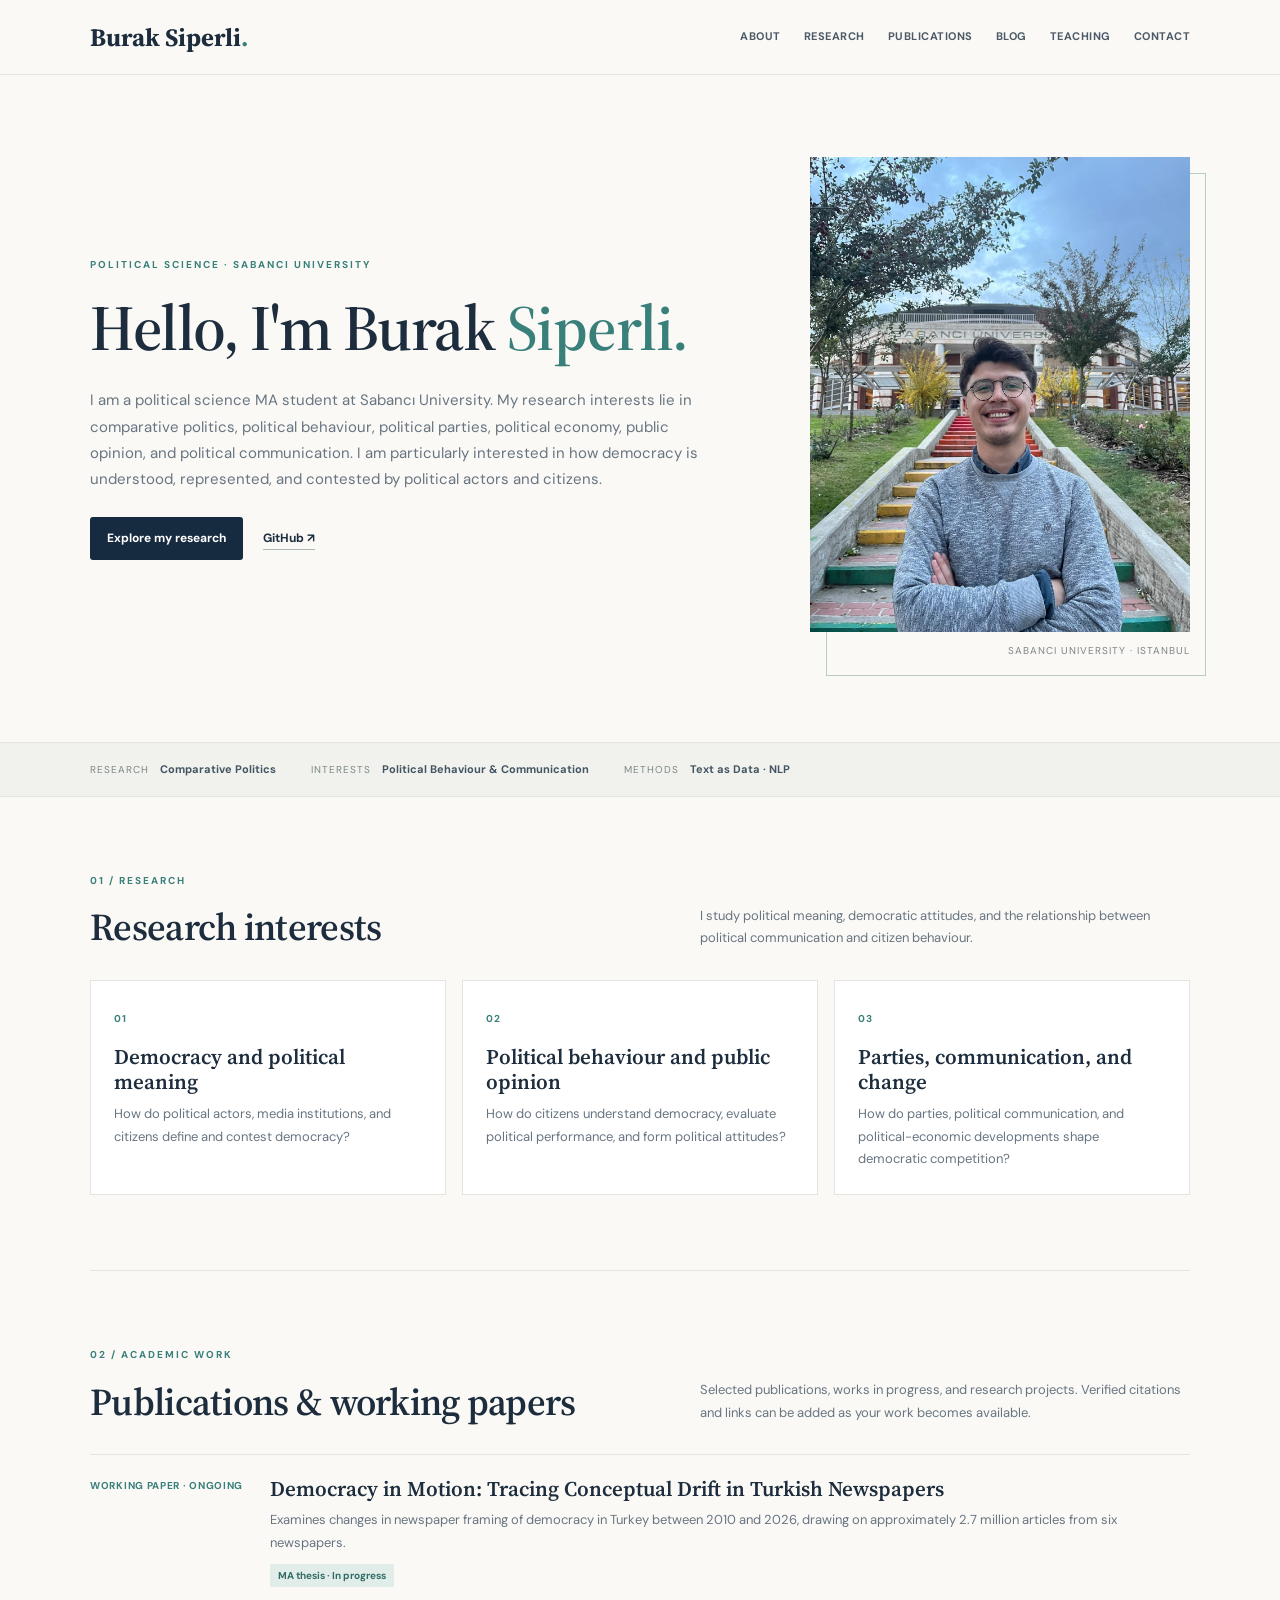
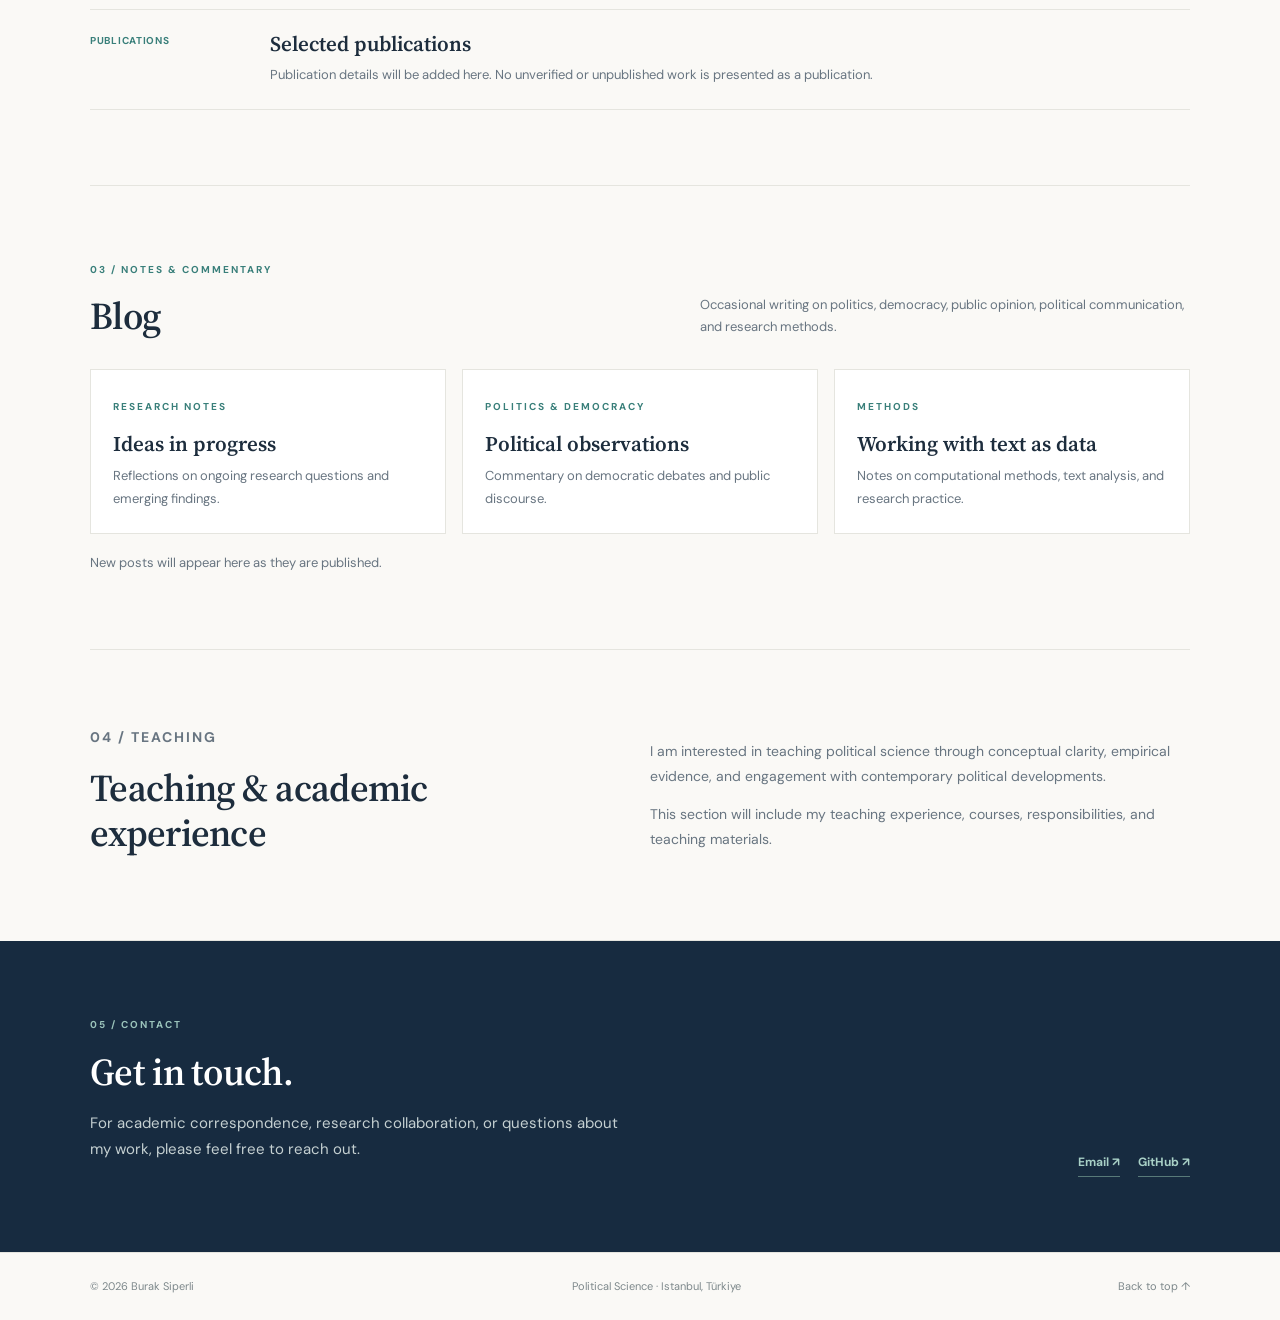
==== commit 42486128: "index.html" ====
--- a/index.html
+++ b/index.html
@@ -25,7 +25,7 @@
 <section class="wrap hero" id="about"><div><p class="eyebrow">POLITICAL SCIENCE · SABANCI UNIVERSITY</p><h1>Hello, I'm Burak <em>Siperli.</em></h1>
 <p class="intro">I am a political science MA student at Sabancı University. My research interests lie in comparative politics, political behaviour, political parties, political economy, public opinion, and political communication. I am particularly interested in how democracy is understood, represented, and contested by political actors and citizens.</p>
 <a class="btn" href="#research">Explore my research</a><a class="under" href="https://github.com/siperliburak" target="_blank" rel="noopener">GitHub ↗</a></div>
-<div class="photo"><img src="assets/burak-siperli.jpg" alt="Burak Siperli at Sabancı University"><small>SABANCI UNIVERSITY · ISTANBUL</small></div></section>
+<div class="photo"><img src="burak-siperli.jpg" alt="Burak Siperli at Sabancı University"><small>SABANCI UNIVERSITY · ISTANBUL</small></div></section>
 <div class="strip"><div class="wrap">RESEARCH　<b>Comparative Politics</b>　 INTERESTS　<b>Political Behaviour & Communication</b>　 METHODS　<b>Text as Data · NLP</b></div></div>
 <section class="content wrap" id="research"><div class="head"><div><p class="eyebrow">01 / RESEARCH</p><h2>Research interests</h2></div><p class="desc">I study political meaning, democratic attitudes, and the relationship between political communication and citizen behaviour.</p></div>
 <div class="cards"><article class="card"><small>01</small><h3>Democracy and political meaning</h3><p>How do political actors, media institutions, and citizens define and contest democracy?</p></article><article class="card"><small>02</small><h3>Political behaviour and public opinion</h3><p>How do citizens understand democracy, evaluate political performance, and form political attitudes?</p></article><article class="card"><small>03</small><h3>Parties, communication, and change</h3><p>How do parties, political communication, and political-economic developments shape democratic competition?</p></article></div></section>
@@ -36,4 +36,4 @@
 <section class="content wrap" id="teaching"><div class="teaching"><div><p class="eyebrow">04 / TEACHING</p><h2>Teaching & academic experience</h2></div><div><p>I am interested in teaching political science through conceptual clarity, empirical evidence, and engagement with contemporary political developments.</p><p>This section will include my teaching experience, courses, responsibilities, and teaching materials.</p></div></div></section>
 <section class="content dark" id="contact"><div class="wrap contact"><div><p class="eyebrow">05 / CONTACT</p><h2>Get in touch.</h2><p>For academic correspondence, research collaboration, or questions about my work, please feel free to reach out.</p></div><div class="contact-links"><a href="mailto:siperliburak@gmail.com">Email ↗</a><a href="https://github.com/siperliburak" target="_blank" rel="noopener">GitHub ↗</a></div></div></section>
 </main><footer><div class="wrap foot"><span>© <span id="year"></span> Burak Siperli</span><span>Political Science · Istanbul, Türkiye</span><a href="#top">Back to top ↑</a></div></footer>
-<script>document.getElementById('year').textContent=new Date().getFullYear();</script></body></html>+<script>document.getElementById('year').textContent=new Date().getFullYear();</script></body></html>
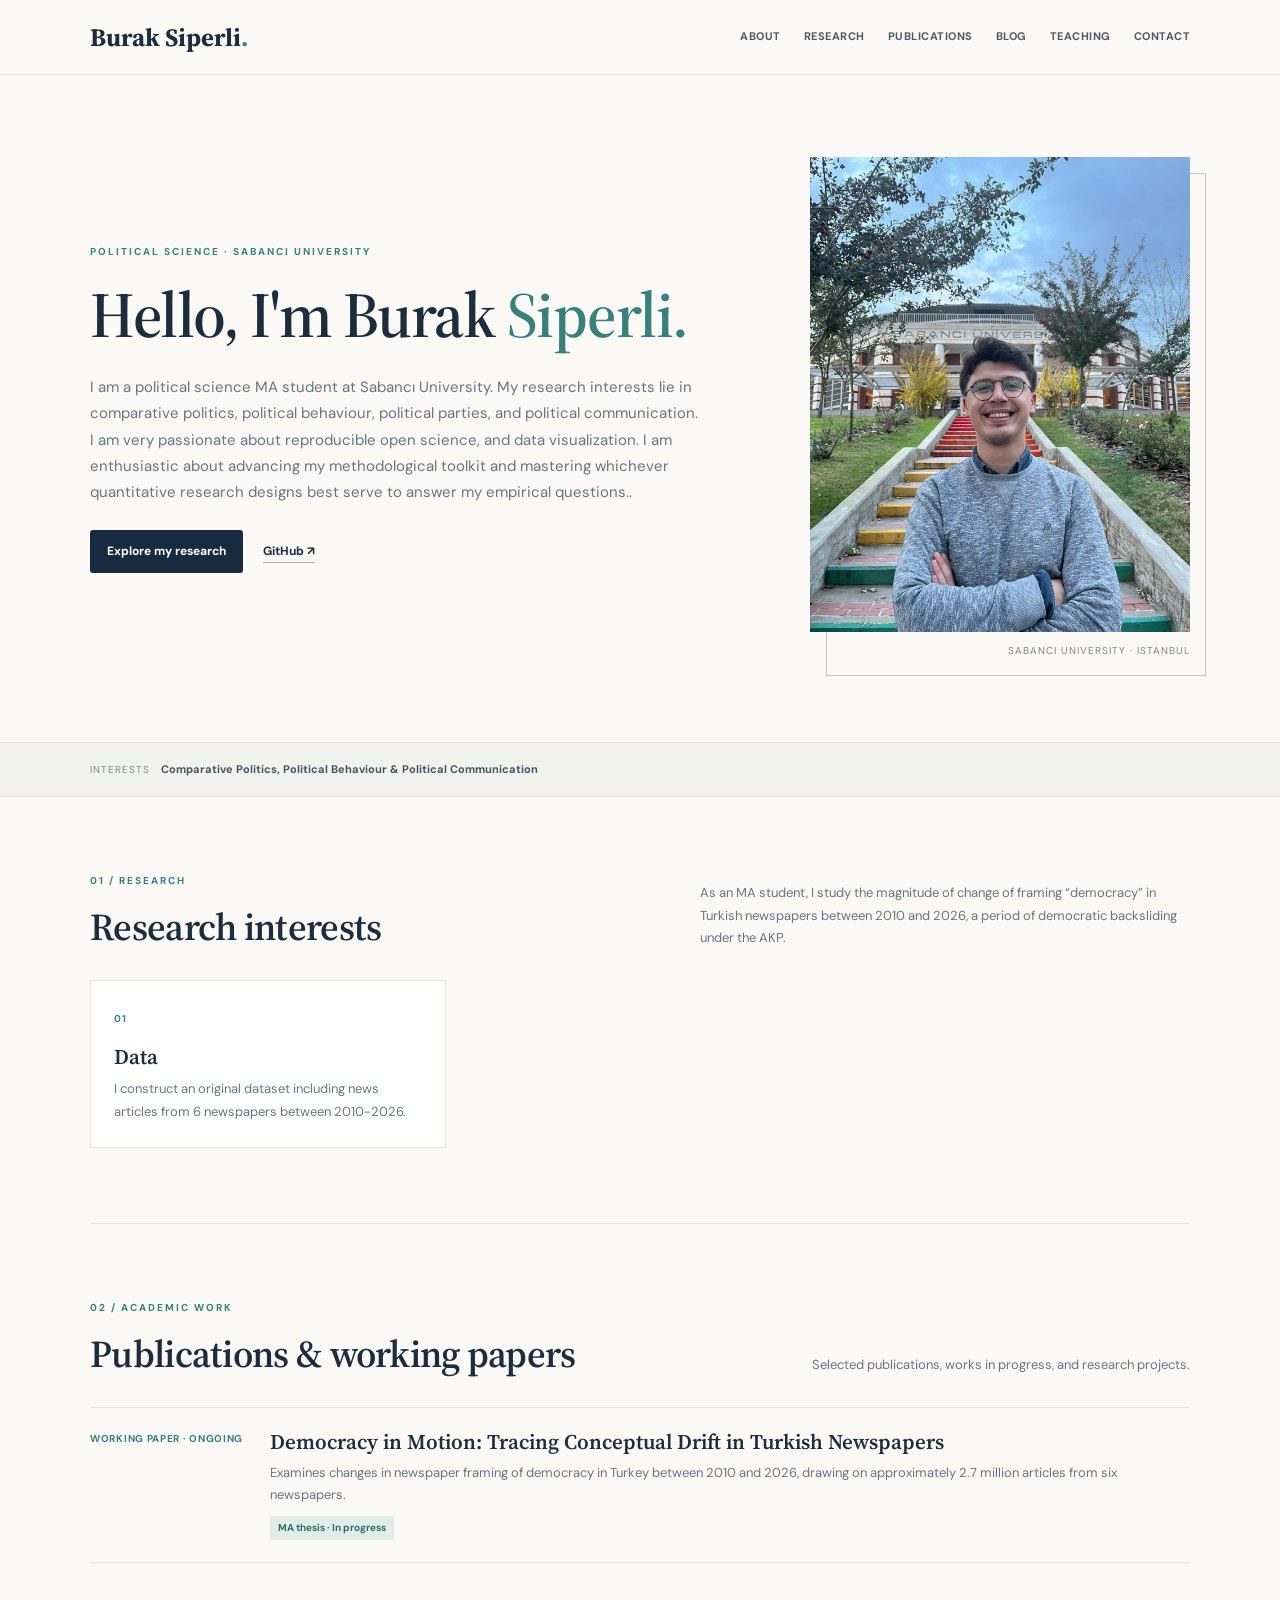
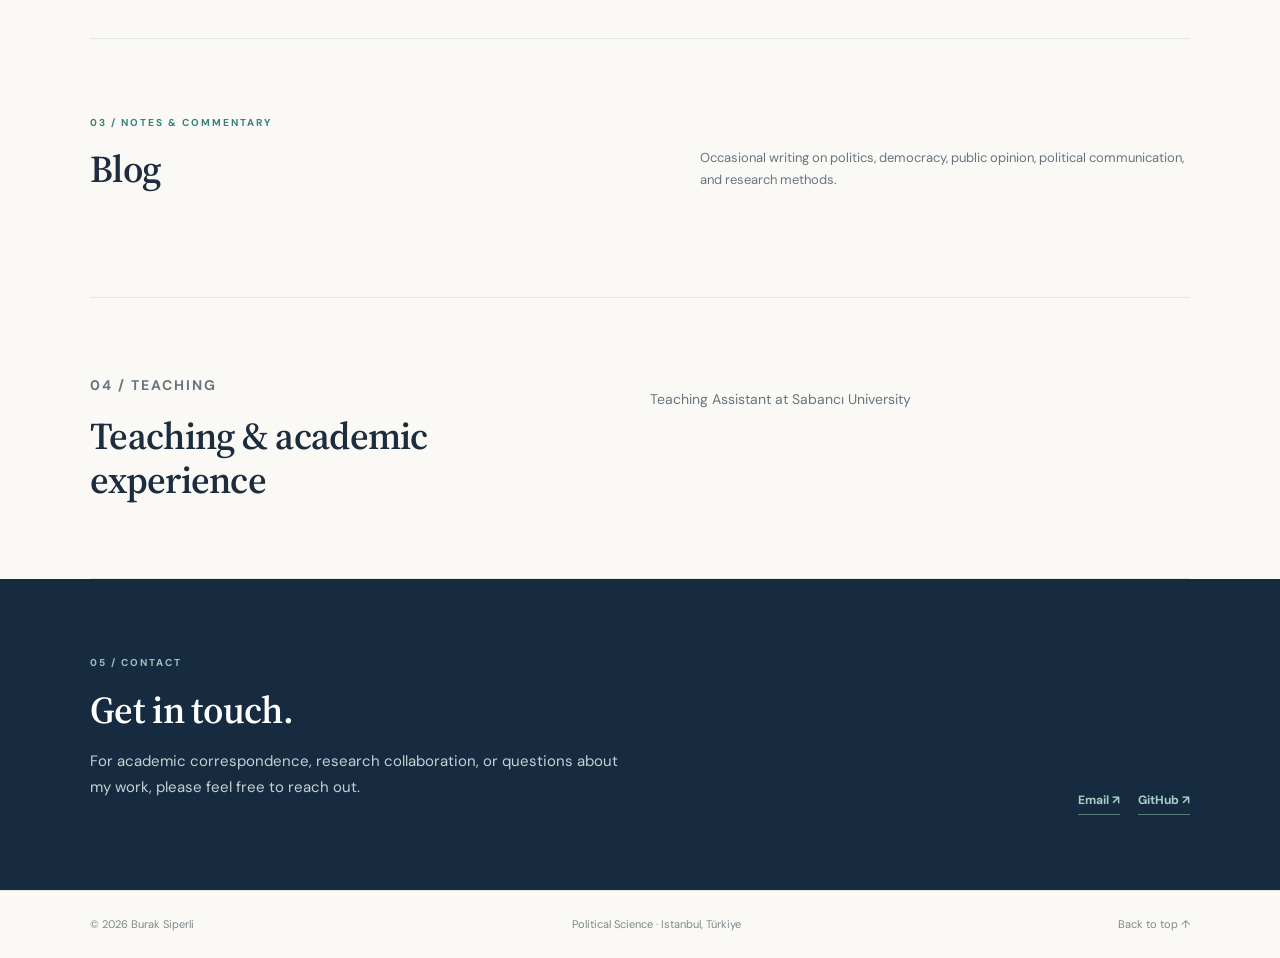
==== commit 5e9516b6: "index.html" ====
--- a/index.html
+++ b/index.html
@@ -23,17 +23,16 @@
 <header><div class="wrap nav"><a class="brand" href="#top">Burak Siperli<span>.</span></a><nav><a href="#about">ABOUT</a><a href="#research">RESEARCH</a><a href="#publications">PUBLICATIONS</a><a href="#blog">BLOG</a><a href="#teaching">TEACHING</a><a href="#contact">CONTACT</a></nav></div></header>
 <main id="top">
 <section class="wrap hero" id="about"><div><p class="eyebrow">POLITICAL SCIENCE · SABANCI UNIVERSITY</p><h1>Hello, I'm Burak <em>Siperli.</em></h1>
-<p class="intro">I am a political science MA student at Sabancı University. My research interests lie in comparative politics, political behaviour, political parties, political economy, public opinion, and political communication. I am particularly interested in how democracy is understood, represented, and contested by political actors and citizens.</p>
+<p class="intro">I am a political science MA student at Sabancı University. My research interests lie in comparative politics, political behaviour, political parties, and political communication. I am very passionate about reproducible open science, and data visualization. I am enthusiastic about advancing my methodological toolkit and mastering whichever quantitative research designs best serve to answer my empirical questions..</p>
 <a class="btn" href="#research">Explore my research</a><a class="under" href="https://github.com/siperliburak" target="_blank" rel="noopener">GitHub ↗</a></div>
 <div class="photo"><img src="burak-siperli.jpg" alt="Burak Siperli at Sabancı University"><small>SABANCI UNIVERSITY · ISTANBUL</small></div></section>
-<div class="strip"><div class="wrap">RESEARCH　<b>Comparative Politics</b>　 INTERESTS　<b>Political Behaviour & Communication</b>　 METHODS　<b>Text as Data · NLP</b></div></div>
-<section class="content wrap" id="research"><div class="head"><div><p class="eyebrow">01 / RESEARCH</p><h2>Research interests</h2></div><p class="desc">I study political meaning, democratic attitudes, and the relationship between political communication and citizen behaviour.</p></div>
-<div class="cards"><article class="card"><small>01</small><h3>Democracy and political meaning</h3><p>How do political actors, media institutions, and citizens define and contest democracy?</p></article><article class="card"><small>02</small><h3>Political behaviour and public opinion</h3><p>How do citizens understand democracy, evaluate political performance, and form political attitudes?</p></article><article class="card"><small>03</small><h3>Parties, communication, and change</h3><p>How do parties, political communication, and political-economic developments shape democratic competition?</p></article></div></section>
-<section class="content wrap" id="publications"><div class="head"><div><p class="eyebrow">02 / ACADEMIC WORK</p><h2>Publications & working papers</h2></div><p class="desc">Selected publications, works in progress, and research projects. Verified citations and links can be added as your work becomes available.</p></div>
-<div class="entries"><article class="entry"><div class="meta">WORKING PAPER · ONGOING</div><div><h3>Democracy in Motion: Tracing Conceptual Drift in Turkish Newspapers</h3><p>Examines changes in newspaper framing of democracy in Turkey between 2010 and 2026, drawing on approximately 2.7 million articles from six newspapers.</p><span class="tag">MA thesis · In progress</span></div></article><article class="entry"><div class="meta">PUBLICATIONS</div><div><h3>Selected publications</h3><p>Publication details will be added here. No unverified or unpublished work is presented as a publication.</p></div></article></div></section>
-<section class="content wrap" id="blog"><div class="head"><div><p class="eyebrow">03 / NOTES & COMMENTARY</p><h2>Blog</h2></div><p class="desc">Occasional writing on politics, democracy, public opinion, political communication, and research methods.</p></div>
-<div class="blog"><article><small class="eyebrow">RESEARCH NOTES</small><h3>Ideas in progress</h3><p>Reflections on ongoing research questions and emerging findings.</p></article><article><small class="eyebrow">POLITICS & DEMOCRACY</small><h3>Political observations</h3><p>Commentary on democratic debates and public discourse.</p></article><article><small class="eyebrow">METHODS</small><h3>Working with text as data</h3><p>Notes on computational methods, text analysis, and research practice.</p></article></div><p class="desc" style="margin-top:18px">New posts will appear here as they are published.</p></section>
-<section class="content wrap" id="teaching"><div class="teaching"><div><p class="eyebrow">04 / TEACHING</p><h2>Teaching & academic experience</h2></div><div><p>I am interested in teaching political science through conceptual clarity, empirical evidence, and engagement with contemporary political developments.</p><p>This section will include my teaching experience, courses, responsibilities, and teaching materials.</p></div></div></section>
+<div class="strip"><div class="wrap">INTERESTS　<b>Comparative Politics, Political Behaviour & Political Communication</b></div></div>
+<section class="content wrap" id="research"><div class="head"><div><p class="eyebrow">01 / RESEARCH</p><h2>Research interests</h2></div><p class="desc">As an MA student, I study the magnitude of change of framing “democracy” in Turkish newspapers between 2010 and 2026, a period of democratic backsliding under the AKP.</p></div>
+<div class="cards"><article class="card"><small>01</small><h3>Data</h3><p>I construct an original dataset including news articles from 6 newspapers between 2010-2026.</p></article></div></section>
+<section class="content wrap" id="publications"><div class="head"><div><p class="eyebrow">02 / ACADEMIC WORK</p><h2>Publications & working papers</h2></div><p class="desc">Selected publications, works in progress, and research projects.</p></div>
+<div class="entries"><article class="entry"><div class="meta">WORKING PAPER · ONGOING</div><div><h3>Democracy in Motion: Tracing Conceptual Drift in Turkish Newspapers</h3><p>Examines changes in newspaper framing of democracy in Turkey between 2010 and 2026, drawing on approximately 2.7 million articles from six newspapers.</p><span class="tag">MA thesis · In progress</span></div></article></div></section>
+<section class="content wrap" id="blog"><div class="head"><div><p class="eyebrow">03 / NOTES & COMMENTARY</p><h2>Blog</h2></div><p class="desc">Occasional writing on politics, democracy, public opinion, political communication, and research methods.</p></div></p></section>
+<section class="content wrap" id="teaching"><div class="teaching"><div><p class="eyebrow">04 / TEACHING</p><h2>Teaching & academic experience</h2></div><div><p>Teaching Assistant at Sabancı University</p></div></div></section>
 <section class="content dark" id="contact"><div class="wrap contact"><div><p class="eyebrow">05 / CONTACT</p><h2>Get in touch.</h2><p>For academic correspondence, research collaboration, or questions about my work, please feel free to reach out.</p></div><div class="contact-links"><a href="mailto:siperliburak@gmail.com">Email ↗</a><a href="https://github.com/siperliburak" target="_blank" rel="noopener">GitHub ↗</a></div></div></section>
 </main><footer><div class="wrap foot"><span>© <span id="year"></span> Burak Siperli</span><span>Political Science · Istanbul, Türkiye</span><a href="#top">Back to top ↑</a></div></footer>
 <script>document.getElementById('year').textContent=new Date().getFullYear();</script></body></html>
